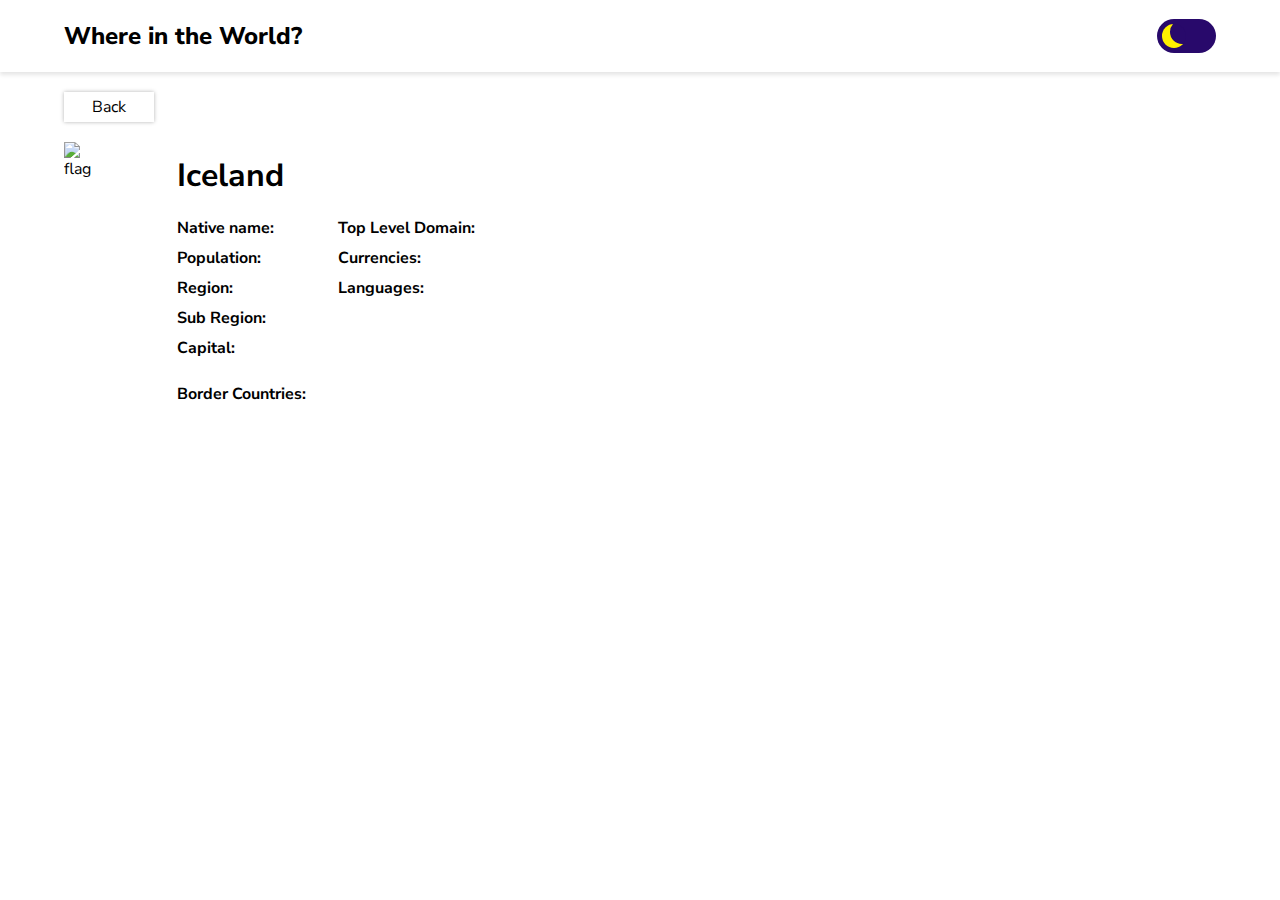
==== country.html @ 1b3cc3a1 "Add files via upload" ====
<!DOCTYPE html>
<html lang="en">
<head>
    <meta charset="UTF-8">
    <meta name="viewport" content="width=device-width, initial-scale=1.0">
    <link rel="stylesheet" href="https://cdnjs.cloudflare.com/ajax/libs/font-awesome/6.4.2/css/all.min.css" integrity="sha512-z3gLpd7yknf1YoNbCzqRKc4qyor8gaKU1qmn+CShxbuBusANI9QpRohGBreCFkKxLhei6S9CQXFEbbKuqLg0DA==" crossorigin="anonymous" referrerpolicy="no-referrer" />
    <link href="https://fonts.googleapis.com/css?family=Nunito+Sans:200,300,regular,500,600,700,800,900" rel="stylesheet" />
    <title></title>
    <link rel="stylesheet" href="styles2.css">
    <script src="app2.js" defer></script>
</head>
<body>
    <header>
        <div class="header-content">
            <h2 class="title"><a href="./">Where in the World?</a></h2>
            <label class="switch">
                <input type="checkbox" class="ui-theme">
                <span class="slider"></span>
            </label>
        </div>
    </header>
    <main>
        <div class="dot-spinner">
            <div class="dot-spinner__dot"></div>
            <div class="dot-spinner__dot"></div>
            <div class="dot-spinner__dot"></div>
            <div class="dot-spinner__dot"></div>
            <div class="dot-spinner__dot"></div>
            <div class="dot-spinner__dot"></div>
            <div class="dot-spinner__dot"></div>
            <div class="dot-spinner__dot"></div>
        </div>
        <div class="back-btn">
            <span onclick="history.back()"><i class="fa-solid fa-arrow-left"></i> Back</span>
        </div>
        <div class="country-container">
            <div class="flag-img-container">
                <img class="flag-img" src="" alt="flag">
            </div>
            <div class="country-details">
                <h1>Iceland</h1>
                <div class="country-info">
                    <div>
                        <p><b>Native name: </b><span class="native-name"></span></p>
                        <p><b>Population: </b><span class="population"></span></p>
                        <p><b>Region: </b><span class="region"></span></p>
                        <p><b>Sub Region: </b><span class="sub-region"></span></p>
                        <p><b>Capital: </b><span class="capital"></span></p>
                    </div>
                    <div>
                        <p><b>Top Level Domain: </b><span class="top-level-domain"></span></p>
                        <p><b>Currencies: </b><span class="currency"></p>
                        <p><b>Languages: </b><span class="languages"></p>
                    </div>
                </div>
                <div class="redirect-container">
                    <p class="border-country"><b>Border Countries: </b></p>
                </div>
            </div>
        </div>
    </main>
</body>
</html>
---- styles2.css ----
*{
    box-sizing: border-box;
}

html{
    scroll-behavior: smooth;
}

body{
    --background-color: white;
    --text-color:black;
    --elements-color: white;
    background-color: var(--background-color);
    color: var(--text-color);
    font-family: 'Nunito Sans', sans-serif;
    margin: 0;
}

body.dark{
    --text-color:white;
    --elements-color: hsl(209,23%,22%);
    --background-color: hsl(207,26%,17%);
}

a{
    text-decoration-line: none;
    color: inherit;
}

header{
    box-shadow: 0 3px 4px 0px rgba(0, 0, 0, 0.1);
}

.header-content{
    display: flex;
    align-items: center;
    justify-content: space-between;
    max-width: 90%;
    margin-inline: auto;
}

.title{
    font-weight: 800;
}

/***********************************************************************************************/

/* The switch - the box around the slider */
.switch {
  font-size: 17px;
  position: relative;
  display: inline-block;
  width: 3.5em;
  height: 2em;
}

/* Hide default HTML checkbox */
.switch input {
  opacity: 0;
  width: 0;
  height: 0;
}

/* The slider */
.slider {
  --background: #28096b;
  position: absolute;
  cursor: pointer;
  top: 0;
  left: 0;
  right: 0;
  bottom: 0;
  background-color: var(--background);
  transition: .5s;
  border-radius: 30px;
}

.slider:before {
  position: absolute;
  content: "";
  height: 1.4em;
  width: 1.4em;
  border-radius: 50%;
  left: 10%;
  bottom: 15%;
  box-shadow: inset 8px -4px 0px 0px #fff000;
  background: var(--background);
  transition: .5s;
}

input:checked + .slider {
  background-color: #87CEEB;
}

input:checked + .slider:before {
  transform: translateX(100%);
  box-shadow: inset 15px -4px 0px 15px #fff000;
}

.dot-spinner {
  --uib-size: 2.8rem;
  --uib-speed: .9s;
  --uib-color: #183153;
  position: absolute;
  top: 50%;
  left: 50%;
  transform: translate(-50%, -50%);
  display: flex;
  align-items: center;
  justify-content: flex-start;
  height: var(--uib-size);
  width: var(--uib-size);
}

.dot-spinner__dot {
  position: absolute;
  top: 0;
  left: 0;
  display: flex;
  align-items: center;
  justify-content: flex-start;
  height: 100%;
  width: 100%;
}

.dot-spinner__dot::before {
  content: '';
  height: 20%;
  width: 20%;
  border-radius: 50%;
  background-color: var(--uib-color);
  transform: scale(0);
  opacity: 0.5;
  animation: pulse0112 calc(var(--uib-speed) * 1.111) ease-in-out infinite;
  box-shadow: 0 0 20px rgba(18, 31, 53, 0.3);
}

.dot-spinner__dot:nth-child(2) {
  transform: rotate(45deg);
}

.dot-spinner__dot:nth-child(2)::before {
  animation-delay: calc(var(--uib-speed) * -0.875);
}

.dot-spinner__dot:nth-child(3) {
  transform: rotate(90deg);
}

.dot-spinner__dot:nth-child(3)::before {
  animation-delay: calc(var(--uib-speed) * -0.75);
}

.dot-spinner__dot:nth-child(4) {
  transform: rotate(135deg);
}

.dot-spinner__dot:nth-child(4)::before {
  animation-delay: calc(var(--uib-speed) * -0.625);
}

.dot-spinner__dot:nth-child(5) {
  transform: rotate(180deg);
}

.dot-spinner__dot:nth-child(5)::before {
  animation-delay: calc(var(--uib-speed) * -0.5);
}

.dot-spinner__dot:nth-child(6) {
  transform: rotate(225deg);
}

.dot-spinner__dot:nth-child(6)::before {
  animation-delay: calc(var(--uib-speed) * -0.375);
}

.dot-spinner__dot:nth-child(7) {
  transform: rotate(270deg);
}

.dot-spinner__dot:nth-child(7)::before {
  animation-delay: calc(var(--uib-speed) * -0.25);
}

.dot-spinner__dot:nth-child(8) {
  transform: rotate(315deg);
}

.dot-spinner__dot:nth-child(8)::before {
  animation-delay: calc(var(--uib-speed) * -0.125);
}

@keyframes pulse0112 {
  0%,
  100% {
    transform: scale(0);
    opacity: 0.5;
  }

  50% {
    transform: scale(1);
    opacity: 1;
  }
}

/***********************************************************************************************/

.back-btn{
    margin: 1.5rem 0;
}

.back-btn span{
    background-color: var(--elements-color);
    cursor: pointer;
    padding: 4px 28px;
    box-shadow: 0 0 4px 0px rgba(0, 0, 0, 0.3);
}

main{
    max-width: 90%;
    margin-inline: auto;
}

.country-container{
    display: flex;
    margin-inline: auto;
}

.flag-img-container{
    display: flex;
    justify-content: center;
}

.flag-img-container img{
    width: 100%;
}
.country-details{
    padding-inline: 72px;
    width: 100%;
    margin-block: auto;
}

.country-details h1{
    margin-block: 12px;
}

.country-info{
    display: flex;
    gap: 64px;
}

.country-info p{
    margin-block: 8px;
}

.redirect-container{
    display: flex;
    align-items: flex-start;
    flex-wrap: wrap;
}

.redirect-container a{
    display: inline-block;
    padding: 4px 16px;
    margin: 6px;
    box-shadow: 0 0 4px 0px rgba(0, 0, 0, 0.3);
    margin-inline: 8px;
    font-size: 18px;
    background-color: var(--elements-color);
}

@media (width<768px){
    .country-container{
        flex-direction: column;
    }

    .country-details{
        padding: 0;
    }

    .country-container img{
        background: #000;
        display: block;

    }
    .flag-img-container img{
        object-fit: contain;
        width: 50%;
        margin-inline: auto;
    }
}

@media (width<550px){

    .title{
        font-size: 1.25em;
    }

    .country-details h1{
        text-align: center;
    }
}
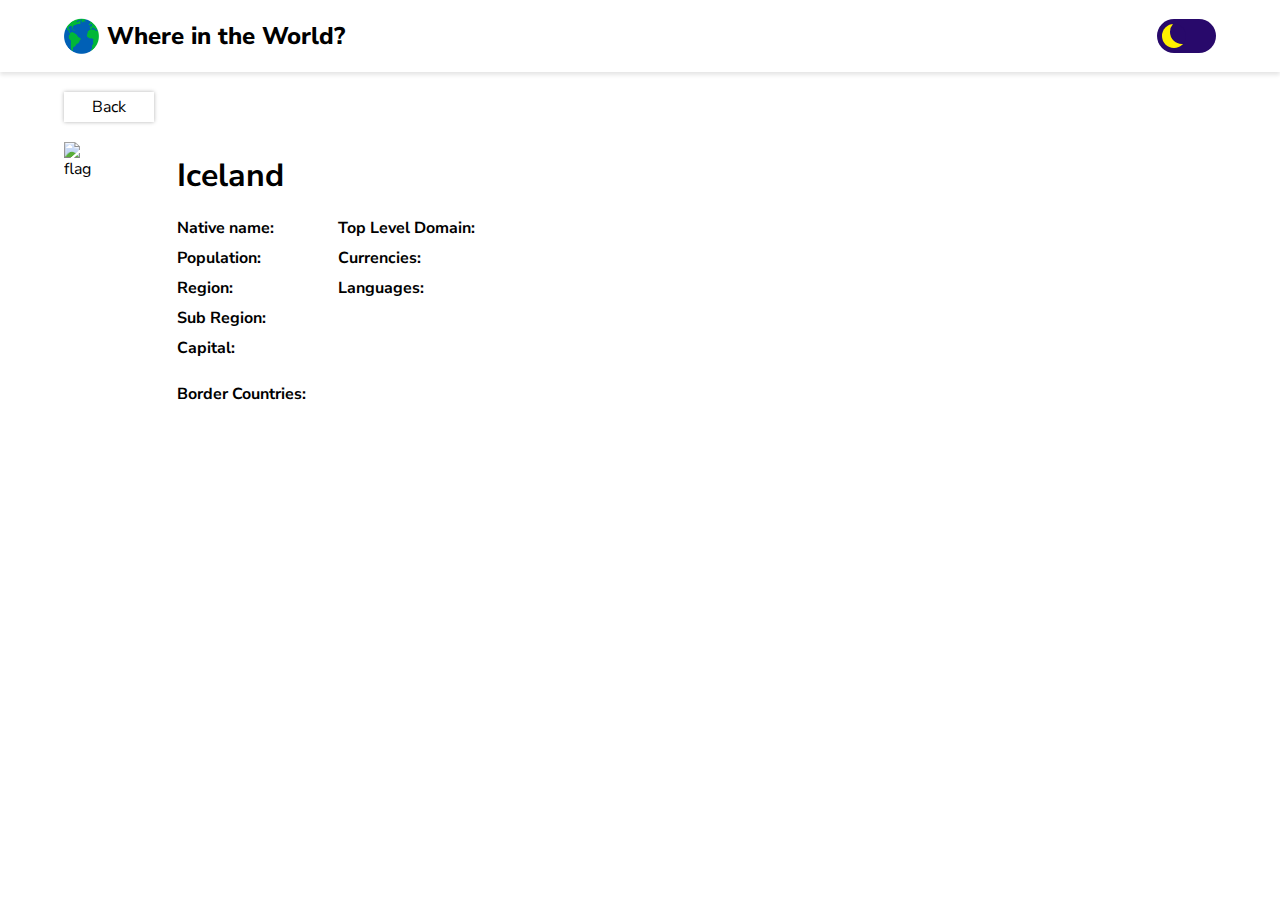
==== commit c19140f9: "Add files via upload" ====
--- a/country.html
+++ b/country.html
@@ -6,13 +6,21 @@
     <link rel="stylesheet" href="https://cdnjs.cloudflare.com/ajax/libs/font-awesome/6.4.2/css/all.min.css" integrity="sha512-z3gLpd7yknf1YoNbCzqRKc4qyor8gaKU1qmn+CShxbuBusANI9QpRohGBreCFkKxLhei6S9CQXFEbbKuqLg0DA==" crossorigin="anonymous" referrerpolicy="no-referrer" />
     <link href="https://fonts.googleapis.com/css?family=Nunito+Sans:200,300,regular,500,600,700,800,900" rel="stylesheet" />
     <title></title>
+    <link rel="shortcut icon" href="./earth.png" type="image/x-icon">
     <link rel="stylesheet" href="styles2.css">
     <script src="app2.js" defer></script>
 </head>
 <body>
+    <div class="message-container">
+        <div class="message">Dark mode enabled
+        </div>
+    </div>
     <header>
         <div class="header-content">
-            <h2 class="title"><a href="./">Where in the World?</a></h2>
+            <div class="title-section">
+                <img src="./earth.png" alt="earth-icon" class="earth-icon">
+                <h2 class="title"><a href="./">Where in the World?</a></h2>
+            </div>
             <label class="switch">
                 <input type="checkbox" class="ui-theme">
                 <span class="slider"></span>
--- a/styles2.css
+++ b/styles2.css
@@ -31,6 +31,21 @@
     box-shadow: 0 3px 4px 0px rgba(0, 0, 0, 0.1);
 }
 
+.message{
+  background-color: rgb(0, 0, 0, 0.7);
+  border-radius: 4px;
+  padding: 0.5rem 1rem;
+  position: fixed;
+  left: 50%;
+  bottom: 5rem;
+  transform: translateX(-50%);
+  opacity: 0;
+  z-index: 100;
+  pointer-events: none;
+  color: white;
+  transition: opacity 250ms ease-in-out;
+}
+
 .header-content{
     display: flex;
     align-items: center;
@@ -39,8 +54,19 @@
     margin-inline: auto;
 }
 
+.title-section{
+  display: flex;
+  align-items: center;
+  gap: 0.5rem;
+}
+
 .title{
     font-weight: 800;
+}
+
+.earth-icon{
+  max-width: 36px;
+  height: 36px;
 }
 
 /***********************************************************************************************/
@@ -271,33 +297,45 @@
 }
 
 @media (width<768px){
-    .country-container{
-        flex-direction: column;
-    }
-
-    .country-details{
-        padding: 0;
-    }
-
-    .country-container img{
-        background: #000;
-        display: block;
-
-    }
-    .flag-img-container img{
-        object-fit: contain;
-        width: 50%;
-        margin-inline: auto;
-    }
+
+  .country-container{
+    flex-direction: column;
+  }
+
+  .country-details{
+    padding: 0;
+  }
+
+  .country-container img{
+    background: #000;
+    display: block;
+
+  }
+  .flag-img-container img{
+    object-fit: contain;
+    width: 50%;
+    margin-inline: auto;
+  }
+    
 }
 
 @media (width<550px){
 
-    .title{
-        font-size: 1.25em;
-    }
-
-    .country-details h1{
-        text-align: center;
-    }
+  .earth-icon{
+    max-width: 28px;
+    height: 28px;
+  }
+
+  .title{
+    font-size: 1.2em;
+  }
+
+  .country-details h1{
+    text-align: center;
+  }
+
+  .country-info{
+    flex-direction: column;
+    gap: 0;
+  }
 }